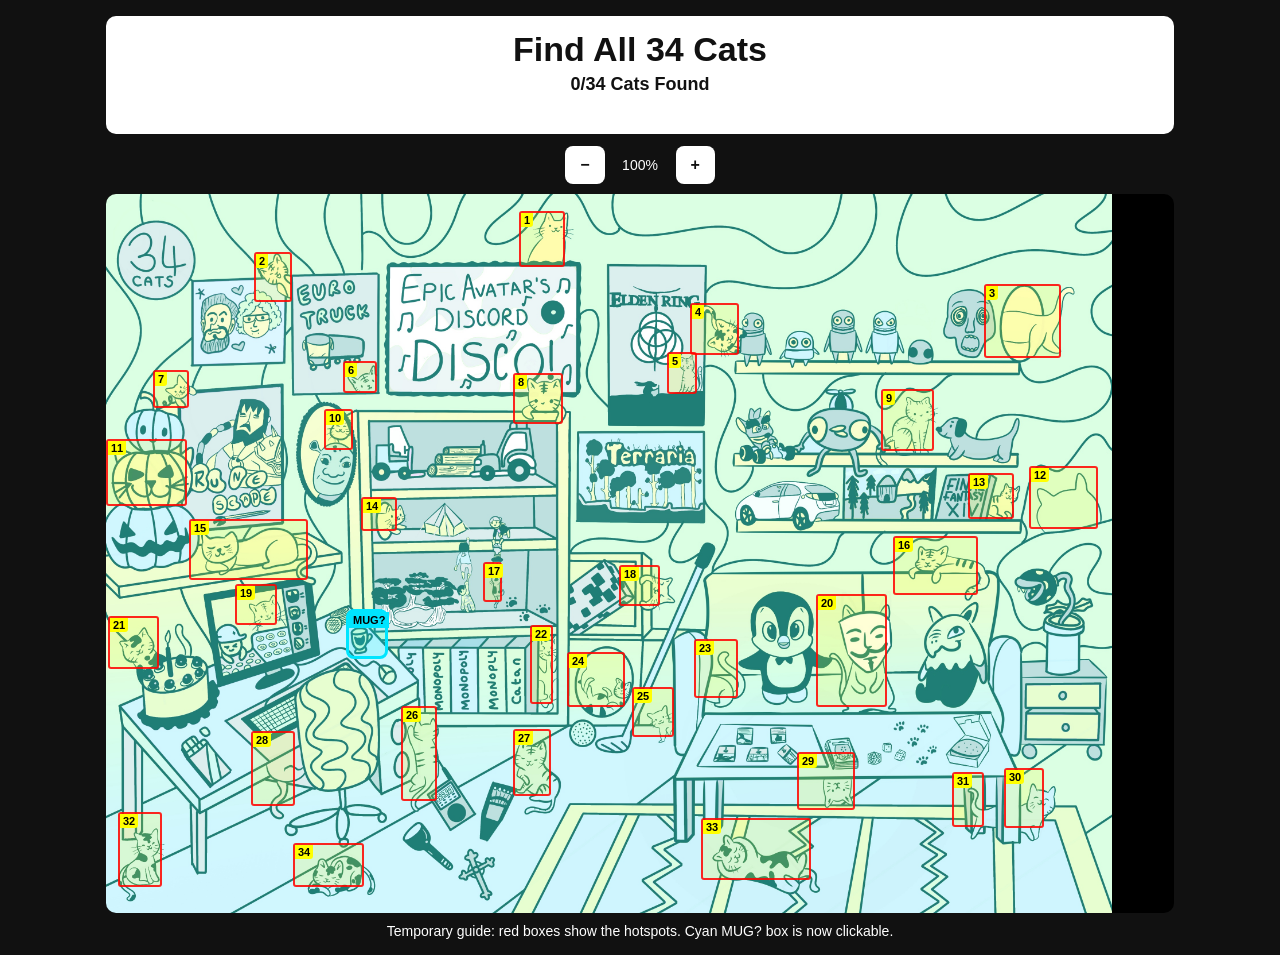
==== cat-game/index.html @ a186acd1 "Adjust specified cat hotspot positions" ====
<!doctype html>
<html lang="en">
<head>
<meta charset="utf-8">
<meta name="viewport" content="width=device-width,initial-scale=1,maximum-scale=5">
<meta name="robots" content="noindex,nofollow,noarchive">
<title>Find All 34 Cats</title>
<style>
:root{--purple:#8b3fd1;--bg:#111}*{box-sizing:border-box}html,body{margin:0;min-height:100%;background:var(--bg);font-family:Arial,Helvetica,sans-serif}body{color:#111;display:flex;justify-content:center}.page{width:min(1100px,100%);padding:16px}header{background:#fff;padding:14px 16px;text-align:center;position:sticky;top:0;z-index:20;border-radius:10px;margin-bottom:12px}h1{font-size:clamp(22px,4vw,34px);margin:0 0 5px;font-weight:800}#counter{font-size:18px;font-weight:700}#message{margin-top:6px;font-weight:800;color:var(--purple);min-height:1.2em}.controls{display:flex;justify-content:center;gap:8px;margin:10px 0}button{border:0;border-radius:8px;padding:10px 15px;font-size:16px;font-weight:700;cursor:pointer;background:#fff;color:#111;touch-action:manipulation}button:active{transform:scale(.98)}#zoomLevel{align-self:center;color:#fff;font-size:14px;min-width:55px;text-align:center}.viewport{width:100%;overflow:auto;max-height:calc(100vh - 170px);background:#000;border-radius:10px;-webkit-overflow-scrolling:touch;overscroll-behavior:contain}.stage{position:relative;width:1006px;height:719px;transform-origin:top left}.stage img.main{position:absolute;inset:0;width:1006px;height:719px;display:block;user-select:none;-webkit-user-drag:none}.hotspot{position:absolute;padding:0;margin:0;border:2px solid rgba(255,0,0,.85);background:rgba(255,255,0,.16);cursor:pointer;z-index:5;outline:none;border-radius:3px;color:#111;font:700 11px Arial;text-align:left}.hotspot::after{content:attr(data-cat);position:absolute;left:0;top:0;background:#ff0;color:#000;padding:1px 3px;border-radius:0 0 3px 0;font:700 11px Arial}.hotspot.found{pointer-events:none}.hotspot:focus-visible{outline:3px solid #fff;box-shadow:0 0 0 5px var(--purple)}.cat-reveal{position:absolute;inset:0;width:1006px;height:719px;pointer-events:none;z-index:4}.mug-guide{position:absolute;left:240px;top:415px;width:42px;height:50px;border:3px solid #00e5ff;background:rgba(0,229,255,.18);z-index:10;color:#000;font:700 11px Arial;cursor:pointer}.mug-guide::after{content:"MUG?";position:absolute;left:0;top:0;background:#00e5ff;color:#000;padding:2px 4px;font:700 11px Arial}.instructions{color:#fff;text-align:center;font-size:14px;margin:10px 0 0}@media (max-width:600px){.page{padding:8px}.controls{margin:8px 0}.viewport{max-height:calc(100vh - 150px)}button{padding:9px 13px}}
</style>
</head>
<body>
<main class="page">
<header><h1>Find All 34 Cats</h1><div id="counter">0/34 Cats Found</div><div id="message" aria-live="polite"></div></header>
<div class="controls" aria-label="Zoom controls"><button type="button" id="zoomOut" aria-label="Zoom out">−</button><span id="zoomLevel">100%</span><button type="button" id="zoomIn" aria-label="Zoom in">+</button></div>
<div class="viewport" id="viewport"><div class="stage" id="stage">
<img class="main" src="cat-background.jpg" width="1006" height="719" alt="Hidden cat puzzle">
<button class="hotspot" data-cat="1" style="left:413px;top:17px;width:46px;height:56px" aria-label="Cat 1"></button><button class="hotspot" data-cat="2" style="left:148px;top:58px;width:38px;height:50px" aria-label="Cat 2"></button><button class="hotspot" data-cat="3" style="left:878px;top:90px;width:77px;height:74px" aria-label="Cat 3"></button><button class="hotspot" data-cat="4" style="left:584px;top:109px;width:49px;height:52px" aria-label="Cat 4"></button><button class="hotspot" data-cat="5" style="left:561px;top:158px;width:30px;height:42px" aria-label="Cat 5"></button><button class="hotspot" data-cat="6" style="left:237px;top:167px;width:34px;height:32px" aria-label="Cat 6"></button><button class="hotspot" data-cat="7" style="left:47px;top:176px;width:36px;height:38px" aria-label="Cat 7"></button><button class="hotspot" data-cat="8" style="left:407px;top:179px;width:50px;height:51px" aria-label="Cat 8"></button><button class="hotspot" data-cat="9" style="left:775px;top:195px;width:53px;height:62px" aria-label="Cat 9"></button><button class="hotspot" data-cat="10" style="left:218px;top:215px;width:29px;height:41px" aria-label="Cat 10"></button><button class="hotspot" data-cat="11" style="left:0;top:245px;width:81px;height:67px" aria-label="Cat 11"></button><button class="hotspot" data-cat="12" style="left:923px;top:272px;width:69px;height:63px" aria-label="Cat 12"></button><button class="hotspot" data-cat="13" style="left:862px;top:279px;width:46px;height:46px" aria-label="Cat 13"></button><button class="hotspot" data-cat="14" style="left:255px;top:303px;width:36px;height:34px" aria-label="Cat 14"></button><button class="hotspot" data-cat="15" style="left:83px;top:325px;width:119px;height:61px" aria-label="Cat 15"></button><button class="hotspot" data-cat="16" style="left:787px;top:342px;width:85px;height:59px" aria-label="Cat 16"></button><button class="hotspot" data-cat="17" style="left:377px;top:368px;width:19px;height:40px" aria-label="Cat 17"></button><button class="hotspot" data-cat="18" style="left:513px;top:371px;width:41px;height:41px" aria-label="Cat 18"></button><button class="hotspot" data-cat="19" style="left:129px;top:390px;width:42px;height:41px" aria-label="Cat 19"></button><button class="hotspot" data-cat="20" style="left:710px;top:400px;width:71px;height:113px" aria-label="Cat 20"></button><button class="hotspot" data-cat="21" style="left:2px;top:422px;width:51px;height:53px" aria-label="Cat 21"></button><button class="hotspot" data-cat="22" style="left:424px;top:431px;width:23px;height:79px" aria-label="Cat 22"></button><button class="hotspot" data-cat="23" style="left:588px;top:445px;width:44px;height:59px" aria-label="Cat 23"></button><button class="hotspot" data-cat="24" style="left:461px;top:458px;width:58px;height:55px" aria-label="Cat 24"></button><button class="hotspot" data-cat="25" style="left:526px;top:493px;width:42px;height:50px" aria-label="Cat 25"></button><button class="hotspot" data-cat="26" style="left:295px;top:512px;width:36px;height:95px" aria-label="Cat 26"></button><button class="hotspot" data-cat="27" style="left:407px;top:535px;width:38px;height:67px" aria-label="Cat 27"></button><button class="hotspot" data-cat="28" style="left:145px;top:537px;width:44px;height:75px" aria-label="Cat 28"></button><button class="hotspot" data-cat="29" style="left:691px;top:558px;width:58px;height:58px" aria-label="Cat 29"></button><button class="hotspot" data-cat="30" style="left:898px;top:574px;width:40px;height:60px" aria-label="Cat 30"></button><button class="hotspot" data-cat="31" style="left:846px;top:578px;width:32px;height:55px" aria-label="Cat 31"></button><button class="hotspot" data-cat="32" style="left:12px;top:618px;width:44px;height:75px" aria-label="Cat 32"></button><button class="hotspot" data-cat="33" style="left:595px;top:624px;width:110px;height:62px" aria-label="Cat 33"></button><button class="hotspot" data-cat="34" style="left:187px;top:649px;width:71px;height:44px" aria-label="Cat 34"></button>
<button class="mug-guide" type="button" aria-label="Mug cat hotspot"></button>
</div></div>
<p class="instructions">Temporary guide: red boxes show the hotspots. Cyan MUG? box is now clickable.</p>
<audio id="meow" preload="auto"><source src="cat-meow.mp3" type="audio/mpeg"></audio>
</main>
<script>
(()=>{const hotspots=[...document.querySelectorAll('.hotspot')];const zoomLevel=document.getElementById('zoomLevel');const stage=document.getElementById('stage');let zoom=1;function setZoom(next){zoom=Math.max(.5,Math.min(3,next));stage.style.transform=`scale(${zoom})`;stage.style.marginRight=`${1006*(zoom-1)}px`;stage.style.marginBottom=`${719*(zoom-1)}px`;zoomLevel.textContent=`${Math.round(zoom*100)}%`}document.getElementById('zoomIn').addEventListener('click',()=>setZoom(zoom+.25));document.getElementById('zoomOut').addEventListener('click',()=>setZoom(zoom-.25));hotspots.forEach(h=>h.disabled=false);document.querySelector(".mug-guide").addEventListener("click",()=>{document.querySelector(".mug-guide").style.background="rgba(0,229,255,.45)"})})();
</script>
</body>
</html>
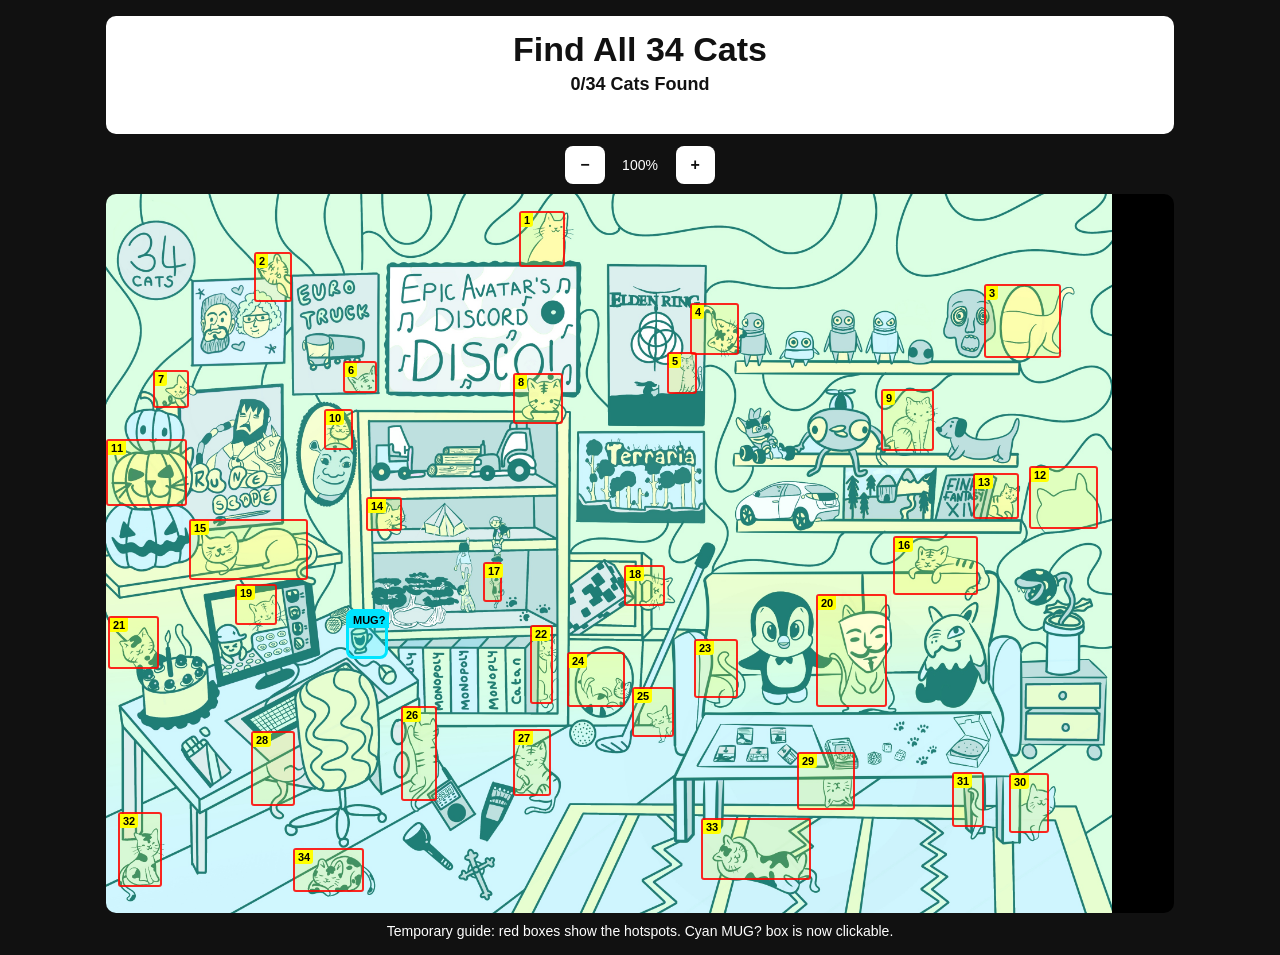
==== commit 5ed02aa4: "Adjust specified cat hotspot positions" ====
--- a/cat-game/index.html
+++ b/cat-game/index.html
@@ -15,7 +15,7 @@
 <div class="controls" aria-label="Zoom controls"><button type="button" id="zoomOut" aria-label="Zoom out">−</button><span id="zoomLevel">100%</span><button type="button" id="zoomIn" aria-label="Zoom in">+</button></div>
 <div class="viewport" id="viewport"><div class="stage" id="stage">
 <img class="main" src="cat-background.jpg" width="1006" height="719" alt="Hidden cat puzzle">
-<button class="hotspot" data-cat="1" style="left:413px;top:17px;width:46px;height:56px" aria-label="Cat 1"></button><button class="hotspot" data-cat="2" style="left:148px;top:58px;width:38px;height:50px" aria-label="Cat 2"></button><button class="hotspot" data-cat="3" style="left:878px;top:90px;width:77px;height:74px" aria-label="Cat 3"></button><button class="hotspot" data-cat="4" style="left:584px;top:109px;width:49px;height:52px" aria-label="Cat 4"></button><button class="hotspot" data-cat="5" style="left:561px;top:158px;width:30px;height:42px" aria-label="Cat 5"></button><button class="hotspot" data-cat="6" style="left:237px;top:167px;width:34px;height:32px" aria-label="Cat 6"></button><button class="hotspot" data-cat="7" style="left:47px;top:176px;width:36px;height:38px" aria-label="Cat 7"></button><button class="hotspot" data-cat="8" style="left:407px;top:179px;width:50px;height:51px" aria-label="Cat 8"></button><button class="hotspot" data-cat="9" style="left:775px;top:195px;width:53px;height:62px" aria-label="Cat 9"></button><button class="hotspot" data-cat="10" style="left:218px;top:215px;width:29px;height:41px" aria-label="Cat 10"></button><button class="hotspot" data-cat="11" style="left:0;top:245px;width:81px;height:67px" aria-label="Cat 11"></button><button class="hotspot" data-cat="12" style="left:923px;top:272px;width:69px;height:63px" aria-label="Cat 12"></button><button class="hotspot" data-cat="13" style="left:862px;top:279px;width:46px;height:46px" aria-label="Cat 13"></button><button class="hotspot" data-cat="14" style="left:255px;top:303px;width:36px;height:34px" aria-label="Cat 14"></button><button class="hotspot" data-cat="15" style="left:83px;top:325px;width:119px;height:61px" aria-label="Cat 15"></button><button class="hotspot" data-cat="16" style="left:787px;top:342px;width:85px;height:59px" aria-label="Cat 16"></button><button class="hotspot" data-cat="17" style="left:377px;top:368px;width:19px;height:40px" aria-label="Cat 17"></button><button class="hotspot" data-cat="18" style="left:513px;top:371px;width:41px;height:41px" aria-label="Cat 18"></button><button class="hotspot" data-cat="19" style="left:129px;top:390px;width:42px;height:41px" aria-label="Cat 19"></button><button class="hotspot" data-cat="20" style="left:710px;top:400px;width:71px;height:113px" aria-label="Cat 20"></button><button class="hotspot" data-cat="21" style="left:2px;top:422px;width:51px;height:53px" aria-label="Cat 21"></button><button class="hotspot" data-cat="22" style="left:424px;top:431px;width:23px;height:79px" aria-label="Cat 22"></button><button class="hotspot" data-cat="23" style="left:588px;top:445px;width:44px;height:59px" aria-label="Cat 23"></button><button class="hotspot" data-cat="24" style="left:461px;top:458px;width:58px;height:55px" aria-label="Cat 24"></button><button class="hotspot" data-cat="25" style="left:526px;top:493px;width:42px;height:50px" aria-label="Cat 25"></button><button class="hotspot" data-cat="26" style="left:295px;top:512px;width:36px;height:95px" aria-label="Cat 26"></button><button class="hotspot" data-cat="27" style="left:407px;top:535px;width:38px;height:67px" aria-label="Cat 27"></button><button class="hotspot" data-cat="28" style="left:145px;top:537px;width:44px;height:75px" aria-label="Cat 28"></button><button class="hotspot" data-cat="29" style="left:691px;top:558px;width:58px;height:58px" aria-label="Cat 29"></button><button class="hotspot" data-cat="30" style="left:898px;top:574px;width:40px;height:60px" aria-label="Cat 30"></button><button class="hotspot" data-cat="31" style="left:846px;top:578px;width:32px;height:55px" aria-label="Cat 31"></button><button class="hotspot" data-cat="32" style="left:12px;top:618px;width:44px;height:75px" aria-label="Cat 32"></button><button class="hotspot" data-cat="33" style="left:595px;top:624px;width:110px;height:62px" aria-label="Cat 33"></button><button class="hotspot" data-cat="34" style="left:187px;top:649px;width:71px;height:44px" aria-label="Cat 34"></button>
+<button class="hotspot" data-cat="1" style="left:413px;top:17px;width:46px;height:56px" aria-label="Cat 1"></button><button class="hotspot" data-cat="2" style="left:148px;top:58px;width:38px;height:50px" aria-label="Cat 2"></button><button class="hotspot" data-cat="3" style="left:878px;top:90px;width:77px;height:74px" aria-label="Cat 3"></button><button class="hotspot" data-cat="4" style="left:584px;top:109px;width:49px;height:52px" aria-label="Cat 4"></button><button class="hotspot" data-cat="5" style="left:561px;top:158px;width:30px;height:42px" aria-label="Cat 5"></button><button class="hotspot" data-cat="6" style="left:237px;top:167px;width:34px;height:32px" aria-label="Cat 6"></button><button class="hotspot" data-cat="7" style="left:47px;top:176px;width:36px;height:38px" aria-label="Cat 7"></button><button class="hotspot" data-cat="8" style="left:407px;top:179px;width:50px;height:51px" aria-label="Cat 8"></button><button class="hotspot" data-cat="9" style="left:775px;top:195px;width:53px;height:62px" aria-label="Cat 9"></button><button class="hotspot" data-cat="10" style="left:218px;top:215px;width:29px;height:41px" aria-label="Cat 10"></button><button class="hotspot" data-cat="11" style="left:0;top:245px;width:81px;height:67px" aria-label="Cat 11"></button><button class="hotspot" data-cat="12" style="left:923px;top:272px;width:69px;height:63px" aria-label="Cat 12"></button><button class="hotspot" data-cat="13" style="left:867px;top:279px;width:46px;height:46px" aria-label="Cat 13"></button><button class="hotspot" data-cat="14" style="left:260px;top:303px;width:36px;height:34px" aria-label="Cat 14"></button><button class="hotspot" data-cat="15" style="left:83px;top:325px;width:119px;height:61px" aria-label="Cat 15"></button><button class="hotspot" data-cat="16" style="left:787px;top:342px;width:85px;height:59px" aria-label="Cat 16"></button><button class="hotspot" data-cat="17" style="left:377px;top:368px;width:19px;height:40px" aria-label="Cat 17"></button><button class="hotspot" data-cat="18" style="left:518px;top:371px;width:41px;height:41px" aria-label="Cat 18"></button><button class="hotspot" data-cat="19" style="left:129px;top:390px;width:42px;height:41px" aria-label="Cat 19"></button><button class="hotspot" data-cat="20" style="left:710px;top:400px;width:71px;height:113px" aria-label="Cat 20"></button><button class="hotspot" data-cat="21" style="left:2px;top:422px;width:51px;height:53px" aria-label="Cat 21"></button><button class="hotspot" data-cat="22" style="left:424px;top:431px;width:23px;height:79px" aria-label="Cat 22"></button><button class="hotspot" data-cat="23" style="left:588px;top:445px;width:44px;height:59px" aria-label="Cat 23"></button><button class="hotspot" data-cat="24" style="left:461px;top:458px;width:58px;height:55px" aria-label="Cat 24"></button><button class="hotspot" data-cat="25" style="left:526px;top:493px;width:42px;height:50px" aria-label="Cat 25"></button><button class="hotspot" data-cat="26" style="left:295px;top:512px;width:36px;height:95px" aria-label="Cat 26"></button><button class="hotspot" data-cat="27" style="left:407px;top:535px;width:38px;height:67px" aria-label="Cat 27"></button><button class="hotspot" data-cat="28" style="left:145px;top:537px;width:44px;height:75px" aria-label="Cat 28"></button><button class="hotspot" data-cat="29" style="left:691px;top:558px;width:58px;height:58px" aria-label="Cat 29"></button><button class="hotspot" data-cat="30" style="left:903px;top:579px;width:40px;height:60px" aria-label="Cat 30"></button><button class="hotspot" data-cat="31" style="left:846px;top:578px;width:32px;height:55px" aria-label="Cat 31"></button><button class="hotspot" data-cat="32" style="left:12px;top:618px;width:44px;height:75px" aria-label="Cat 32"></button><button class="hotspot" data-cat="33" style="left:595px;top:624px;width:110px;height:62px" aria-label="Cat 33"></button><button class="hotspot" data-cat="34" style="left:187px;top:654px;width:71px;height:44px" aria-label="Cat 34"></button>
 <button class="mug-guide" type="button" aria-label="Mug cat hotspot"></button>
 </div></div>
 <p class="instructions">Temporary guide: red boxes show the hotspots. Cyan MUG? box is now clickable.</p>
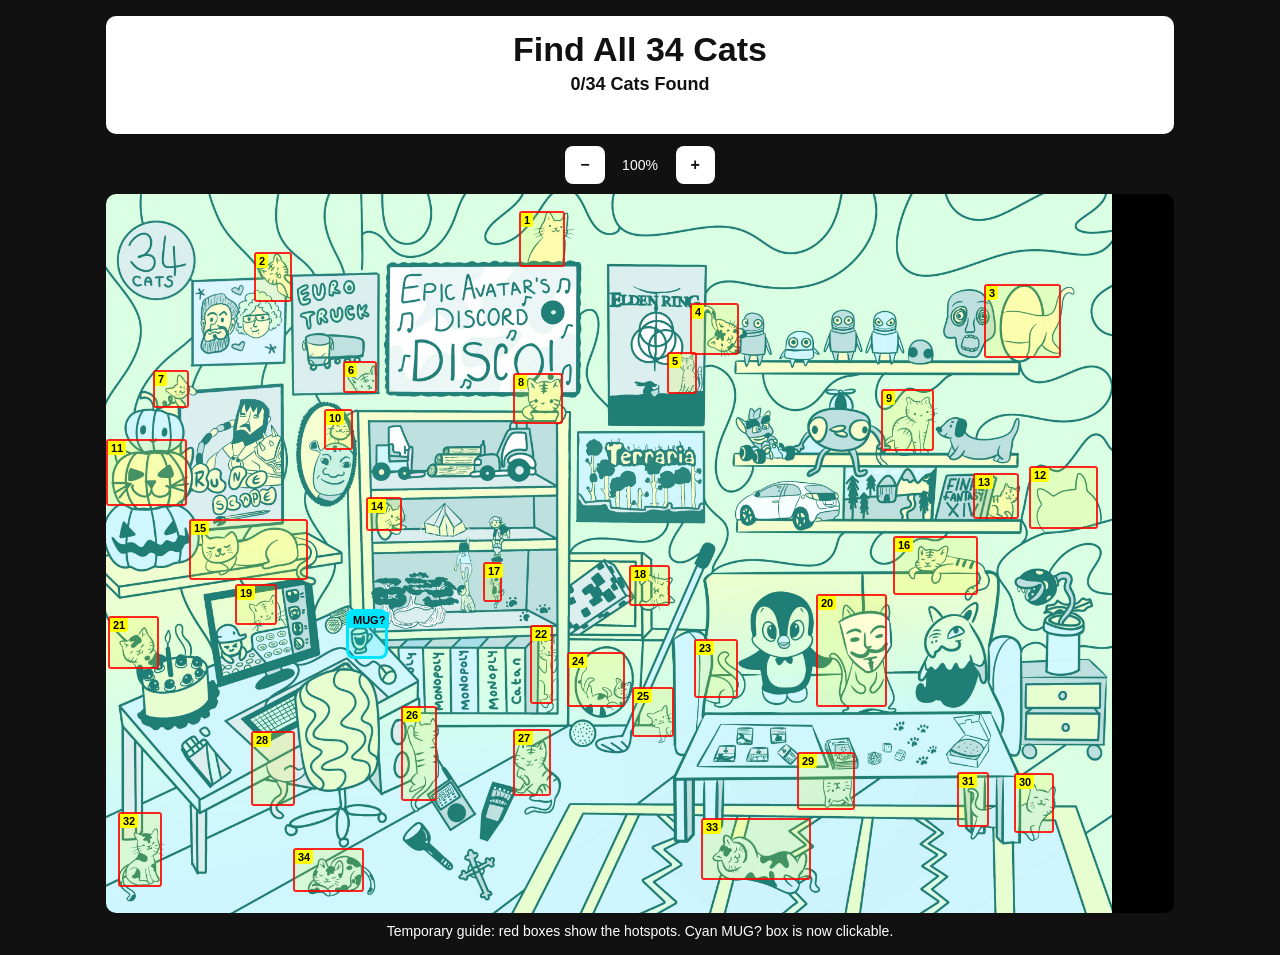
==== commit 6a85d02e: "Move cat hotspots 18 30 31 right 5px" ====
--- a/cat-game/index.html
+++ b/cat-game/index.html
@@ -15,7 +15,7 @@
 <div class="controls" aria-label="Zoom controls"><button type="button" id="zoomOut" aria-label="Zoom out">−</button><span id="zoomLevel">100%</span><button type="button" id="zoomIn" aria-label="Zoom in">+</button></div>
 <div class="viewport" id="viewport"><div class="stage" id="stage">
 <img class="main" src="cat-background.jpg" width="1006" height="719" alt="Hidden cat puzzle">
-<button class="hotspot" data-cat="1" style="left:413px;top:17px;width:46px;height:56px" aria-label="Cat 1"></button><button class="hotspot" data-cat="2" style="left:148px;top:58px;width:38px;height:50px" aria-label="Cat 2"></button><button class="hotspot" data-cat="3" style="left:878px;top:90px;width:77px;height:74px" aria-label="Cat 3"></button><button class="hotspot" data-cat="4" style="left:584px;top:109px;width:49px;height:52px" aria-label="Cat 4"></button><button class="hotspot" data-cat="5" style="left:561px;top:158px;width:30px;height:42px" aria-label="Cat 5"></button><button class="hotspot" data-cat="6" style="left:237px;top:167px;width:34px;height:32px" aria-label="Cat 6"></button><button class="hotspot" data-cat="7" style="left:47px;top:176px;width:36px;height:38px" aria-label="Cat 7"></button><button class="hotspot" data-cat="8" style="left:407px;top:179px;width:50px;height:51px" aria-label="Cat 8"></button><button class="hotspot" data-cat="9" style="left:775px;top:195px;width:53px;height:62px" aria-label="Cat 9"></button><button class="hotspot" data-cat="10" style="left:218px;top:215px;width:29px;height:41px" aria-label="Cat 10"></button><button class="hotspot" data-cat="11" style="left:0;top:245px;width:81px;height:67px" aria-label="Cat 11"></button><button class="hotspot" data-cat="12" style="left:923px;top:272px;width:69px;height:63px" aria-label="Cat 12"></button><button class="hotspot" data-cat="13" style="left:867px;top:279px;width:46px;height:46px" aria-label="Cat 13"></button><button class="hotspot" data-cat="14" style="left:260px;top:303px;width:36px;height:34px" aria-label="Cat 14"></button><button class="hotspot" data-cat="15" style="left:83px;top:325px;width:119px;height:61px" aria-label="Cat 15"></button><button class="hotspot" data-cat="16" style="left:787px;top:342px;width:85px;height:59px" aria-label="Cat 16"></button><button class="hotspot" data-cat="17" style="left:377px;top:368px;width:19px;height:40px" aria-label="Cat 17"></button><button class="hotspot" data-cat="18" style="left:518px;top:371px;width:41px;height:41px" aria-label="Cat 18"></button><button class="hotspot" data-cat="19" style="left:129px;top:390px;width:42px;height:41px" aria-label="Cat 19"></button><button class="hotspot" data-cat="20" style="left:710px;top:400px;width:71px;height:113px" aria-label="Cat 20"></button><button class="hotspot" data-cat="21" style="left:2px;top:422px;width:51px;height:53px" aria-label="Cat 21"></button><button class="hotspot" data-cat="22" style="left:424px;top:431px;width:23px;height:79px" aria-label="Cat 22"></button><button class="hotspot" data-cat="23" style="left:588px;top:445px;width:44px;height:59px" aria-label="Cat 23"></button><button class="hotspot" data-cat="24" style="left:461px;top:458px;width:58px;height:55px" aria-label="Cat 24"></button><button class="hotspot" data-cat="25" style="left:526px;top:493px;width:42px;height:50px" aria-label="Cat 25"></button><button class="hotspot" data-cat="26" style="left:295px;top:512px;width:36px;height:95px" aria-label="Cat 26"></button><button class="hotspot" data-cat="27" style="left:407px;top:535px;width:38px;height:67px" aria-label="Cat 27"></button><button class="hotspot" data-cat="28" style="left:145px;top:537px;width:44px;height:75px" aria-label="Cat 28"></button><button class="hotspot" data-cat="29" style="left:691px;top:558px;width:58px;height:58px" aria-label="Cat 29"></button><button class="hotspot" data-cat="30" style="left:903px;top:579px;width:40px;height:60px" aria-label="Cat 30"></button><button class="hotspot" data-cat="31" style="left:846px;top:578px;width:32px;height:55px" aria-label="Cat 31"></button><button class="hotspot" data-cat="32" style="left:12px;top:618px;width:44px;height:75px" aria-label="Cat 32"></button><button class="hotspot" data-cat="33" style="left:595px;top:624px;width:110px;height:62px" aria-label="Cat 33"></button><button class="hotspot" data-cat="34" style="left:187px;top:654px;width:71px;height:44px" aria-label="Cat 34"></button>
+<button class="hotspot" data-cat="1" style="left:413px;top:17px;width:46px;height:56px" aria-label="Cat 1"></button><button class="hotspot" data-cat="2" style="left:148px;top:58px;width:38px;height:50px" aria-label="Cat 2"></button><button class="hotspot" data-cat="3" style="left:878px;top:90px;width:77px;height:74px" aria-label="Cat 3"></button><button class="hotspot" data-cat="4" style="left:584px;top:109px;width:49px;height:52px" aria-label="Cat 4"></button><button class="hotspot" data-cat="5" style="left:561px;top:158px;width:30px;height:42px" aria-label="Cat 5"></button><button class="hotspot" data-cat="6" style="left:237px;top:167px;width:34px;height:32px" aria-label="Cat 6"></button><button class="hotspot" data-cat="7" style="left:47px;top:176px;width:36px;height:38px" aria-label="Cat 7"></button><button class="hotspot" data-cat="8" style="left:407px;top:179px;width:50px;height:51px" aria-label="Cat 8"></button><button class="hotspot" data-cat="9" style="left:775px;top:195px;width:53px;height:62px" aria-label="Cat 9"></button><button class="hotspot" data-cat="10" style="left:218px;top:215px;width:29px;height:41px" aria-label="Cat 10"></button><button class="hotspot" data-cat="11" style="left:0;top:245px;width:81px;height:67px" aria-label="Cat 11"></button><button class="hotspot" data-cat="12" style="left:923px;top:272px;width:69px;height:63px" aria-label="Cat 12"></button><button class="hotspot" data-cat="13" style="left:867px;top:279px;width:46px;height:46px" aria-label="Cat 13"></button><button class="hotspot" data-cat="14" style="left:260px;top:303px;width:36px;height:34px" aria-label="Cat 14"></button><button class="hotspot" data-cat="15" style="left:83px;top:325px;width:119px;height:61px" aria-label="Cat 15"></button><button class="hotspot" data-cat="16" style="left:787px;top:342px;width:85px;height:59px" aria-label="Cat 16"></button><button class="hotspot" data-cat="17" style="left:377px;top:368px;width:19px;height:40px" aria-label="Cat 17"></button><button class="hotspot" data-cat="18" style="left:523px;top:371px;width:41px;height:41px" aria-label="Cat 18"></button><button class="hotspot" data-cat="19" style="left:129px;top:390px;width:42px;height:41px" aria-label="Cat 19"></button><button class="hotspot" data-cat="20" style="left:710px;top:400px;width:71px;height:113px" aria-label="Cat 20"></button><button class="hotspot" data-cat="21" style="left:2px;top:422px;width:51px;height:53px" aria-label="Cat 21"></button><button class="hotspot" data-cat="22" style="left:424px;top:431px;width:23px;height:79px" aria-label="Cat 22"></button><button class="hotspot" data-cat="23" style="left:588px;top:445px;width:44px;height:59px" aria-label="Cat 23"></button><button class="hotspot" data-cat="24" style="left:461px;top:458px;width:58px;height:55px" aria-label="Cat 24"></button><button class="hotspot" data-cat="25" style="left:526px;top:493px;width:42px;height:50px" aria-label="Cat 25"></button><button class="hotspot" data-cat="26" style="left:295px;top:512px;width:36px;height:95px" aria-label="Cat 26"></button><button class="hotspot" data-cat="27" style="left:407px;top:535px;width:38px;height:67px" aria-label="Cat 27"></button><button class="hotspot" data-cat="28" style="left:145px;top:537px;width:44px;height:75px" aria-label="Cat 28"></button><button class="hotspot" data-cat="29" style="left:691px;top:558px;width:58px;height:58px" aria-label="Cat 29"></button><button class="hotspot" data-cat="30" style="left:908px;top:579px;width:40px;height:60px" aria-label="Cat 30"></button><button class="hotspot" data-cat="31" style="left:851px;top:578px;width:32px;height:55px" aria-label="Cat 31"></button><button class="hotspot" data-cat="32" style="left:12px;top:618px;width:44px;height:75px" aria-label="Cat 32"></button><button class="hotspot" data-cat="33" style="left:595px;top:624px;width:110px;height:62px" aria-label="Cat 33"></button><button class="hotspot" data-cat="34" style="left:187px;top:654px;width:71px;height:44px" aria-label="Cat 34"></button>
 <button class="mug-guide" type="button" aria-label="Mug cat hotspot"></button>
 </div></div>
 <p class="instructions">Temporary guide: red boxes show the hotspots. Cyan MUG? box is now clickable.</p>
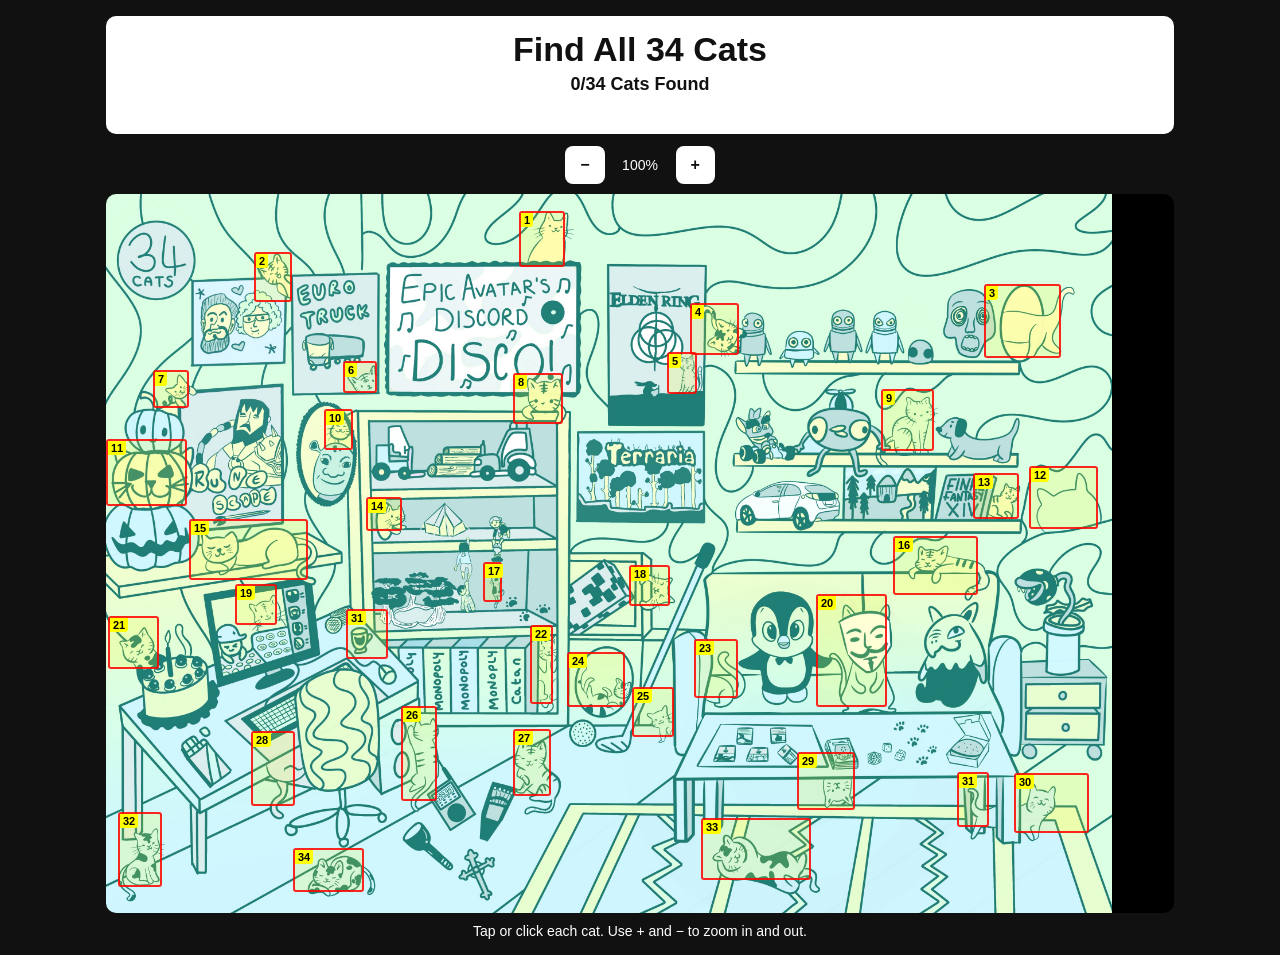
==== commit cab0f592: "Finalize 34 cat hotspots and restore game functionality" ====
--- a/cat-game/index.html
+++ b/cat-game/index.html
@@ -6,7 +6,7 @@
 <meta name="robots" content="noindex,nofollow,noarchive">
 <title>Find All 34 Cats</title>
 <style>
-:root{--purple:#8b3fd1;--bg:#111}*{box-sizing:border-box}html,body{margin:0;min-height:100%;background:var(--bg);font-family:Arial,Helvetica,sans-serif}body{color:#111;display:flex;justify-content:center}.page{width:min(1100px,100%);padding:16px}header{background:#fff;padding:14px 16px;text-align:center;position:sticky;top:0;z-index:20;border-radius:10px;margin-bottom:12px}h1{font-size:clamp(22px,4vw,34px);margin:0 0 5px;font-weight:800}#counter{font-size:18px;font-weight:700}#message{margin-top:6px;font-weight:800;color:var(--purple);min-height:1.2em}.controls{display:flex;justify-content:center;gap:8px;margin:10px 0}button{border:0;border-radius:8px;padding:10px 15px;font-size:16px;font-weight:700;cursor:pointer;background:#fff;color:#111;touch-action:manipulation}button:active{transform:scale(.98)}#zoomLevel{align-self:center;color:#fff;font-size:14px;min-width:55px;text-align:center}.viewport{width:100%;overflow:auto;max-height:calc(100vh - 170px);background:#000;border-radius:10px;-webkit-overflow-scrolling:touch;overscroll-behavior:contain}.stage{position:relative;width:1006px;height:719px;transform-origin:top left}.stage img.main{position:absolute;inset:0;width:1006px;height:719px;display:block;user-select:none;-webkit-user-drag:none}.hotspot{position:absolute;padding:0;margin:0;border:2px solid rgba(255,0,0,.85);background:rgba(255,255,0,.16);cursor:pointer;z-index:5;outline:none;border-radius:3px;color:#111;font:700 11px Arial;text-align:left}.hotspot::after{content:attr(data-cat);position:absolute;left:0;top:0;background:#ff0;color:#000;padding:1px 3px;border-radius:0 0 3px 0;font:700 11px Arial}.hotspot.found{pointer-events:none}.hotspot:focus-visible{outline:3px solid #fff;box-shadow:0 0 0 5px var(--purple)}.cat-reveal{position:absolute;inset:0;width:1006px;height:719px;pointer-events:none;z-index:4}.mug-guide{position:absolute;left:240px;top:415px;width:42px;height:50px;border:3px solid #00e5ff;background:rgba(0,229,255,.18);z-index:10;color:#000;font:700 11px Arial;cursor:pointer}.mug-guide::after{content:"MUG?";position:absolute;left:0;top:0;background:#00e5ff;color:#000;padding:2px 4px;font:700 11px Arial}.instructions{color:#fff;text-align:center;font-size:14px;margin:10px 0 0}@media (max-width:600px){.page{padding:8px}.controls{margin:8px 0}.viewport{max-height:calc(100vh - 150px)}button{padding:9px 13px}}
+:root{--purple:#8b3fd1;--bg:#111}*{box-sizing:border-box}html,body{margin:0;min-height:100%;background:var(--bg);font-family:Arial,Helvetica,sans-serif}body{color:#111;display:flex;justify-content:center}.page{width:min(1100px,100%);padding:16px}header{background:#fff;padding:14px 16px;text-align:center;position:sticky;top:0;z-index:20;border-radius:10px;margin-bottom:12px}h1{font-size:clamp(22px,4vw,34px);margin:0 0 5px;font-weight:800}#counter{font-size:18px;font-weight:700}#message{margin-top:6px;font-weight:800;color:var(--purple);min-height:1.2em}.controls{display:flex;justify-content:center;gap:8px;margin:10px 0}button{border:0;border-radius:8px;padding:10px 15px;font-size:16px;font-weight:700;cursor:pointer;background:#fff;color:#111;touch-action:manipulation}button:active{transform:scale(.98)}#zoomLevel{align-self:center;color:#fff;font-size:14px;min-width:55px;text-align:center}.viewport{width:100%;overflow:auto;max-height:calc(100vh - 170px);background:#000;border-radius:10px;-webkit-overflow-scrolling:touch;overscroll-behavior:contain}.stage{position:relative;width:1006px;height:719px;transform-origin:top left}.stage img.main{position:absolute;inset:0;width:1006px;height:719px;display:block;user-select:none;-webkit-user-drag:none}.hotspot{position:absolute;padding:0;margin:0;border:2px solid rgba(255,0,0,.85);background:rgba(255,255,0,.16);cursor:pointer;z-index:5;outline:none;border-radius:3px;color:#111;font:700 11px Arial;text-align:left}.hotspot::after{content:attr(data-cat);position:absolute;left:0;top:0;background:#ff0;color:#000;padding:1px 3px;border-radius:0 0 3px 0;font:700 11px Arial}.hotspot.found{pointer-events:none}.hotspot:focus-visible{outline:3px solid #fff;box-shadow:0 0 0 5px var(--purple)}.cat-reveal{position:absolute;inset:0;width:1006px;height:719px;pointer-events:none;z-index:4}.instructions{color:#fff;text-align:center;font-size:14px;margin:10px 0 0}@media (max-width:600px){.page{padding:8px}.controls{margin:8px 0}.viewport{max-height:calc(100vh - 150px)}button{padding:9px 13px}}
 </style>
 </head>
 <body>
@@ -15,10 +15,10 @@
 <div class="controls" aria-label="Zoom controls"><button type="button" id="zoomOut" aria-label="Zoom out">−</button><span id="zoomLevel">100%</span><button type="button" id="zoomIn" aria-label="Zoom in">+</button></div>
 <div class="viewport" id="viewport"><div class="stage" id="stage">
 <img class="main" src="cat-background.jpg" width="1006" height="719" alt="Hidden cat puzzle">
-<button class="hotspot" data-cat="1" style="left:413px;top:17px;width:46px;height:56px" aria-label="Cat 1"></button><button class="hotspot" data-cat="2" style="left:148px;top:58px;width:38px;height:50px" aria-label="Cat 2"></button><button class="hotspot" data-cat="3" style="left:878px;top:90px;width:77px;height:74px" aria-label="Cat 3"></button><button class="hotspot" data-cat="4" style="left:584px;top:109px;width:49px;height:52px" aria-label="Cat 4"></button><button class="hotspot" data-cat="5" style="left:561px;top:158px;width:30px;height:42px" aria-label="Cat 5"></button><button class="hotspot" data-cat="6" style="left:237px;top:167px;width:34px;height:32px" aria-label="Cat 6"></button><button class="hotspot" data-cat="7" style="left:47px;top:176px;width:36px;height:38px" aria-label="Cat 7"></button><button class="hotspot" data-cat="8" style="left:407px;top:179px;width:50px;height:51px" aria-label="Cat 8"></button><button class="hotspot" data-cat="9" style="left:775px;top:195px;width:53px;height:62px" aria-label="Cat 9"></button><button class="hotspot" data-cat="10" style="left:218px;top:215px;width:29px;height:41px" aria-label="Cat 10"></button><button class="hotspot" data-cat="11" style="left:0;top:245px;width:81px;height:67px" aria-label="Cat 11"></button><button class="hotspot" data-cat="12" style="left:923px;top:272px;width:69px;height:63px" aria-label="Cat 12"></button><button class="hotspot" data-cat="13" style="left:867px;top:279px;width:46px;height:46px" aria-label="Cat 13"></button><button class="hotspot" data-cat="14" style="left:260px;top:303px;width:36px;height:34px" aria-label="Cat 14"></button><button class="hotspot" data-cat="15" style="left:83px;top:325px;width:119px;height:61px" aria-label="Cat 15"></button><button class="hotspot" data-cat="16" style="left:787px;top:342px;width:85px;height:59px" aria-label="Cat 16"></button><button class="hotspot" data-cat="17" style="left:377px;top:368px;width:19px;height:40px" aria-label="Cat 17"></button><button class="hotspot" data-cat="18" style="left:523px;top:371px;width:41px;height:41px" aria-label="Cat 18"></button><button class="hotspot" data-cat="19" style="left:129px;top:390px;width:42px;height:41px" aria-label="Cat 19"></button><button class="hotspot" data-cat="20" style="left:710px;top:400px;width:71px;height:113px" aria-label="Cat 20"></button><button class="hotspot" data-cat="21" style="left:2px;top:422px;width:51px;height:53px" aria-label="Cat 21"></button><button class="hotspot" data-cat="22" style="left:424px;top:431px;width:23px;height:79px" aria-label="Cat 22"></button><button class="hotspot" data-cat="23" style="left:588px;top:445px;width:44px;height:59px" aria-label="Cat 23"></button><button class="hotspot" data-cat="24" style="left:461px;top:458px;width:58px;height:55px" aria-label="Cat 24"></button><button class="hotspot" data-cat="25" style="left:526px;top:493px;width:42px;height:50px" aria-label="Cat 25"></button><button class="hotspot" data-cat="26" style="left:295px;top:512px;width:36px;height:95px" aria-label="Cat 26"></button><button class="hotspot" data-cat="27" style="left:407px;top:535px;width:38px;height:67px" aria-label="Cat 27"></button><button class="hotspot" data-cat="28" style="left:145px;top:537px;width:44px;height:75px" aria-label="Cat 28"></button><button class="hotspot" data-cat="29" style="left:691px;top:558px;width:58px;height:58px" aria-label="Cat 29"></button><button class="hotspot" data-cat="30" style="left:908px;top:579px;width:40px;height:60px" aria-label="Cat 30"></button><button class="hotspot" data-cat="31" style="left:851px;top:578px;width:32px;height:55px" aria-label="Cat 31"></button><button class="hotspot" data-cat="32" style="left:12px;top:618px;width:44px;height:75px" aria-label="Cat 32"></button><button class="hotspot" data-cat="33" style="left:595px;top:624px;width:110px;height:62px" aria-label="Cat 33"></button><button class="hotspot" data-cat="34" style="left:187px;top:654px;width:71px;height:44px" aria-label="Cat 34"></button>
-<button class="mug-guide" type="button" aria-label="Mug cat hotspot"></button>
+<button class="hotspot" data-cat="1" style="left:413px;top:17px;width:46px;height:56px" aria-label="Cat 1"></button><button class="hotspot" data-cat="2" style="left:148px;top:58px;width:38px;height:50px" aria-label="Cat 2"></button><button class="hotspot" data-cat="3" style="left:878px;top:90px;width:77px;height:74px" aria-label="Cat 3"></button><button class="hotspot" data-cat="4" style="left:584px;top:109px;width:49px;height:52px" aria-label="Cat 4"></button><button class="hotspot" data-cat="5" style="left:561px;top:158px;width:30px;height:42px" aria-label="Cat 5"></button><button class="hotspot" data-cat="6" style="left:237px;top:167px;width:34px;height:32px" aria-label="Cat 6"></button><button class="hotspot" data-cat="7" style="left:47px;top:176px;width:36px;height:38px" aria-label="Cat 7"></button><button class="hotspot" data-cat="8" style="left:407px;top:179px;width:50px;height:51px" aria-label="Cat 8"></button><button class="hotspot" data-cat="9" style="left:775px;top:195px;width:53px;height:62px" aria-label="Cat 9"></button><button class="hotspot" data-cat="10" style="left:218px;top:215px;width:29px;height:41px" aria-label="Cat 10"></button><button class="hotspot" data-cat="11" style="left:0;top:245px;width:81px;height:67px" aria-label="Cat 11"></button><button class="hotspot" data-cat="12" style="left:923px;top:272px;width:69px;height:63px" aria-label="Cat 12"></button><button class="hotspot" data-cat="13" style="left:867px;top:279px;width:46px;height:46px" aria-label="Cat 13"></button><button class="hotspot" data-cat="14" style="left:260px;top:303px;width:36px;height:34px" aria-label="Cat 14"></button><button class="hotspot" data-cat="15" style="left:83px;top:325px;width:119px;height:61px" aria-label="Cat 15"></button><button class="hotspot" data-cat="16" style="left:787px;top:342px;width:85px;height:59px" aria-label="Cat 16"></button><button class="hotspot" data-cat="17" style="left:377px;top:368px;width:19px;height:40px" aria-label="Cat 17"></button><button class="hotspot" data-cat="18" style="left:523px;top:371px;width:41px;height:41px" aria-label="Cat 18"></button><button class="hotspot" data-cat="19" style="left:129px;top:390px;width:42px;height:41px" aria-label="Cat 19"></button><button class="hotspot" data-cat="20" style="left:710px;top:400px;width:71px;height:113px" aria-label="Cat 20"></button><button class="hotspot" data-cat="21" style="left:2px;top:422px;width:51px;height:53px" aria-label="Cat 21"></button><button class="hotspot" data-cat="22" style="left:424px;top:431px;width:23px;height:79px" aria-label="Cat 22"></button><button class="hotspot" data-cat="23" style="left:588px;top:445px;width:44px;height:59px" aria-label="Cat 23"></button><button class="hotspot" data-cat="24" style="left:461px;top:458px;width:58px;height:55px" aria-label="Cat 24"></button><button class="hotspot" data-cat="25" style="left:526px;top:493px;width:42px;height:50px" aria-label="Cat 25"></button><button class="hotspot" data-cat="26" style="left:295px;top:512px;width:36px;height:95px" aria-label="Cat 26"></button><button class="hotspot" data-cat="27" style="left:407px;top:535px;width:38px;height:67px" aria-label="Cat 27"></button><button class="hotspot" data-cat="28" style="left:145px;top:537px;width:44px;height:75px" aria-label="Cat 28"></button><button class="hotspot" data-cat="29" style="left:691px;top:558px;width:58px;height:58px" aria-label="Cat 29"></button><button class="hotspot" data-cat="30" style="left:908px;top:579px;width:75px;height:60px" aria-label="Cat 30"></button><button class="hotspot" data-cat="31" style="left:851px;top:578px;width:32px;height:55px" aria-label="Cat 31"></button><button class="hotspot" data-cat="32" style="left:12px;top:618px;width:44px;height:75px" aria-label="Cat 32"></button><button class="hotspot" data-cat="33" style="left:595px;top:624px;width:110px;height:62px" aria-label="Cat 33"></button><button class="hotspot" data-cat="34" style="left:187px;top:654px;width:71px;height:44px" aria-label="Cat 34"></button>
+<button class="hotspot" data-cat="31" style="left:240px;top:415px;width:42px;height:50px" aria-label="Cat 31"></button>
 </div></div>
-<p class="instructions">Temporary guide: red boxes show the hotspots. Cyan MUG? box is now clickable.</p>
+<p class="instructions">Tap or click each cat. Use + and − to zoom in and out.</p>
 <audio id="meow" preload="auto"><source src="cat-meow.mp3" type="audio/mpeg"></audio>
 </main>
 <script>
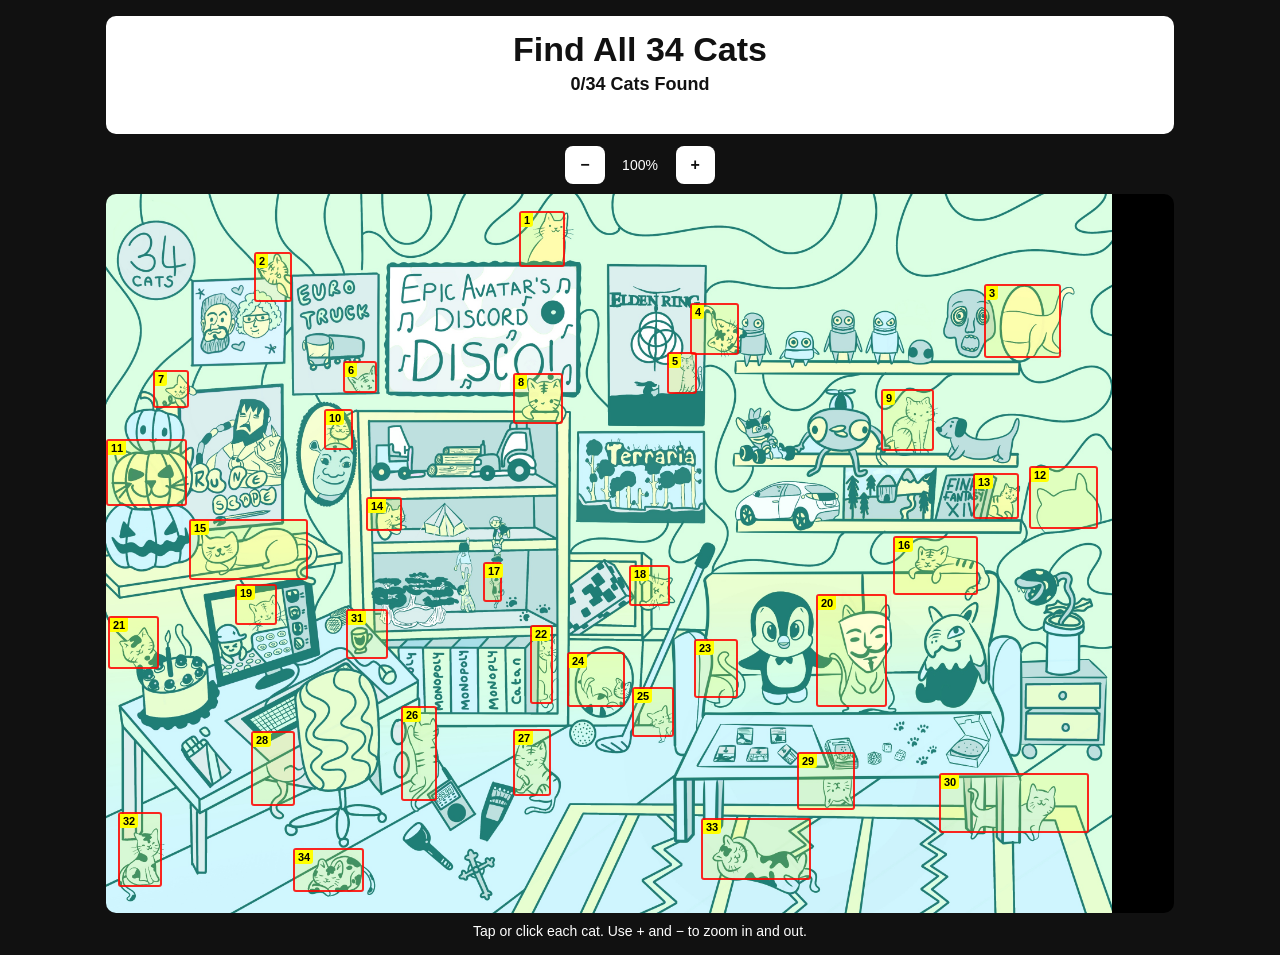
==== commit 16098eec: "Remove bottom Cat 31 hotspot and extend Cat 30 left" ====
--- a/cat-game/index.html
+++ b/cat-game/index.html
@@ -15,14 +15,14 @@
 <div class="controls" aria-label="Zoom controls"><button type="button" id="zoomOut" aria-label="Zoom out">−</button><span id="zoomLevel">100%</span><button type="button" id="zoomIn" aria-label="Zoom in">+</button></div>
 <div class="viewport" id="viewport"><div class="stage" id="stage">
 <img class="main" src="cat-background.jpg" width="1006" height="719" alt="Hidden cat puzzle">
-<button class="hotspot" data-cat="1" style="left:413px;top:17px;width:46px;height:56px" aria-label="Cat 1"></button><button class="hotspot" data-cat="2" style="left:148px;top:58px;width:38px;height:50px" aria-label="Cat 2"></button><button class="hotspot" data-cat="3" style="left:878px;top:90px;width:77px;height:74px" aria-label="Cat 3"></button><button class="hotspot" data-cat="4" style="left:584px;top:109px;width:49px;height:52px" aria-label="Cat 4"></button><button class="hotspot" data-cat="5" style="left:561px;top:158px;width:30px;height:42px" aria-label="Cat 5"></button><button class="hotspot" data-cat="6" style="left:237px;top:167px;width:34px;height:32px" aria-label="Cat 6"></button><button class="hotspot" data-cat="7" style="left:47px;top:176px;width:36px;height:38px" aria-label="Cat 7"></button><button class="hotspot" data-cat="8" style="left:407px;top:179px;width:50px;height:51px" aria-label="Cat 8"></button><button class="hotspot" data-cat="9" style="left:775px;top:195px;width:53px;height:62px" aria-label="Cat 9"></button><button class="hotspot" data-cat="10" style="left:218px;top:215px;width:29px;height:41px" aria-label="Cat 10"></button><button class="hotspot" data-cat="11" style="left:0;top:245px;width:81px;height:67px" aria-label="Cat 11"></button><button class="hotspot" data-cat="12" style="left:923px;top:272px;width:69px;height:63px" aria-label="Cat 12"></button><button class="hotspot" data-cat="13" style="left:867px;top:279px;width:46px;height:46px" aria-label="Cat 13"></button><button class="hotspot" data-cat="14" style="left:260px;top:303px;width:36px;height:34px" aria-label="Cat 14"></button><button class="hotspot" data-cat="15" style="left:83px;top:325px;width:119px;height:61px" aria-label="Cat 15"></button><button class="hotspot" data-cat="16" style="left:787px;top:342px;width:85px;height:59px" aria-label="Cat 16"></button><button class="hotspot" data-cat="17" style="left:377px;top:368px;width:19px;height:40px" aria-label="Cat 17"></button><button class="hotspot" data-cat="18" style="left:523px;top:371px;width:41px;height:41px" aria-label="Cat 18"></button><button class="hotspot" data-cat="19" style="left:129px;top:390px;width:42px;height:41px" aria-label="Cat 19"></button><button class="hotspot" data-cat="20" style="left:710px;top:400px;width:71px;height:113px" aria-label="Cat 20"></button><button class="hotspot" data-cat="21" style="left:2px;top:422px;width:51px;height:53px" aria-label="Cat 21"></button><button class="hotspot" data-cat="22" style="left:424px;top:431px;width:23px;height:79px" aria-label="Cat 22"></button><button class="hotspot" data-cat="23" style="left:588px;top:445px;width:44px;height:59px" aria-label="Cat 23"></button><button class="hotspot" data-cat="24" style="left:461px;top:458px;width:58px;height:55px" aria-label="Cat 24"></button><button class="hotspot" data-cat="25" style="left:526px;top:493px;width:42px;height:50px" aria-label="Cat 25"></button><button class="hotspot" data-cat="26" style="left:295px;top:512px;width:36px;height:95px" aria-label="Cat 26"></button><button class="hotspot" data-cat="27" style="left:407px;top:535px;width:38px;height:67px" aria-label="Cat 27"></button><button class="hotspot" data-cat="28" style="left:145px;top:537px;width:44px;height:75px" aria-label="Cat 28"></button><button class="hotspot" data-cat="29" style="left:691px;top:558px;width:58px;height:58px" aria-label="Cat 29"></button><button class="hotspot" data-cat="30" style="left:908px;top:579px;width:75px;height:60px" aria-label="Cat 30"></button><button class="hotspot" data-cat="31" style="left:851px;top:578px;width:32px;height:55px" aria-label="Cat 31"></button><button class="hotspot" data-cat="32" style="left:12px;top:618px;width:44px;height:75px" aria-label="Cat 32"></button><button class="hotspot" data-cat="33" style="left:595px;top:624px;width:110px;height:62px" aria-label="Cat 33"></button><button class="hotspot" data-cat="34" style="left:187px;top:654px;width:71px;height:44px" aria-label="Cat 34"></button>
+<button class="hotspot" data-cat="1" style="left:413px;top:17px;width:46px;height:56px" aria-label="Cat 1"></button><button class="hotspot" data-cat="2" style="left:148px;top:58px;width:38px;height:50px" aria-label="Cat 2"></button><button class="hotspot" data-cat="3" style="left:878px;top:90px;width:77px;height:74px" aria-label="Cat 3"></button><button class="hotspot" data-cat="4" style="left:584px;top:109px;width:49px;height:52px" aria-label="Cat 4"></button><button class="hotspot" data-cat="5" style="left:561px;top:158px;width:30px;height:42px" aria-label="Cat 5"></button><button class="hotspot" data-cat="6" style="left:237px;top:167px;width:34px;height:32px" aria-label="Cat 6"></button><button class="hotspot" data-cat="7" style="left:47px;top:176px;width:36px;height:38px" aria-label="Cat 7"></button><button class="hotspot" data-cat="8" style="left:407px;top:179px;width:50px;height:51px" aria-label="Cat 8"></button><button class="hotspot" data-cat="9" style="left:775px;top:195px;width:53px;height:62px" aria-label="Cat 9"></button><button class="hotspot" data-cat="10" style="left:218px;top:215px;width:29px;height:41px" aria-label="Cat 10"></button><button class="hotspot" data-cat="11" style="left:0;top:245px;width:81px;height:67px" aria-label="Cat 11"></button><button class="hotspot" data-cat="12" style="left:923px;top:272px;width:69px;height:63px" aria-label="Cat 12"></button><button class="hotspot" data-cat="13" style="left:867px;top:279px;width:46px;height:46px" aria-label="Cat 13"></button><button class="hotspot" data-cat="14" style="left:260px;top:303px;width:36px;height:34px" aria-label="Cat 14"></button><button class="hotspot" data-cat="15" style="left:83px;top:325px;width:119px;height:61px" aria-label="Cat 15"></button><button class="hotspot" data-cat="16" style="left:787px;top:342px;width:85px;height:59px" aria-label="Cat 16"></button><button class="hotspot" data-cat="17" style="left:377px;top:368px;width:19px;height:40px" aria-label="Cat 17"></button><button class="hotspot" data-cat="18" style="left:523px;top:371px;width:41px;height:41px" aria-label="Cat 18"></button><button class="hotspot" data-cat="19" style="left:129px;top:390px;width:42px;height:41px" aria-label="Cat 19"></button><button class="hotspot" data-cat="20" style="left:710px;top:400px;width:71px;height:113px" aria-label="Cat 20"></button><button class="hotspot" data-cat="21" style="left:2px;top:422px;width:51px;height:53px" aria-label="Cat 21"></button><button class="hotspot" data-cat="22" style="left:424px;top:431px;width:23px;height:79px" aria-label="Cat 22"></button><button class="hotspot" data-cat="23" style="left:588px;top:445px;width:44px;height:59px" aria-label="Cat 23"></button><button class="hotspot" data-cat="24" style="left:461px;top:458px;width:58px;height:55px" aria-label="Cat 24"></button><button class="hotspot" data-cat="25" style="left:526px;top:493px;width:42px;height:50px" aria-label="Cat 25"></button><button class="hotspot" data-cat="26" style="left:295px;top:512px;width:36px;height:95px" aria-label="Cat 26"></button><button class="hotspot" data-cat="27" style="left:407px;top:535px;width:38px;height:67px" aria-label="Cat 27"></button><button class="hotspot" data-cat="28" style="left:145px;top:537px;width:44px;height:75px" aria-label="Cat 28"></button><button class="hotspot" data-cat="29" style="left:691px;top:558px;width:58px;height:58px" aria-label="Cat 29"></button><button class="hotspot" data-cat="30" style="left:833px;top:579px;width:150px;height:60px" aria-label="Cat 30"></button><button class="hotspot" data-cat="32" style="left:12px;top:618px;width:44px;height:75px" aria-label="Cat 32"></button><button class="hotspot" data-cat="33" style="left:595px;top:624px;width:110px;height:62px" aria-label="Cat 33"></button><button class="hotspot" data-cat="34" style="left:187px;top:654px;width:71px;height:44px" aria-label="Cat 34"></button>
 <button class="hotspot" data-cat="31" style="left:240px;top:415px;width:42px;height:50px" aria-label="Cat 31"></button>
 </div></div>
 <p class="instructions">Tap or click each cat. Use + and − to zoom in and out.</p>
 <audio id="meow" preload="auto"><source src="cat-meow.mp3" type="audio/mpeg"></audio>
 </main>
 <script>
-(()=>{const hotspots=[...document.querySelectorAll('.hotspot')];const zoomLevel=document.getElementById('zoomLevel');const stage=document.getElementById('stage');let zoom=1;function setZoom(next){zoom=Math.max(.5,Math.min(3,next));stage.style.transform=`scale(${zoom})`;stage.style.marginRight=`${1006*(zoom-1)}px`;stage.style.marginBottom=`${719*(zoom-1)}px`;zoomLevel.textContent=`${Math.round(zoom*100)}%`}document.getElementById('zoomIn').addEventListener('click',()=>setZoom(zoom+.25));document.getElementById('zoomOut').addEventListener('click',()=>setZoom(zoom-.25));hotspots.forEach(h=>h.disabled=false);document.querySelector(".mug-guide").addEventListener("click",()=>{document.querySelector(".mug-guide").style.background="rgba(0,229,255,.45)"})})();
+(()=>{const hotspots=[...document.querySelectorAll('.hotspot')];const zoomLevel=document.getElementById('zoomLevel');const stage=document.getElementById('stage');let zoom=1;function setZoom(next){zoom=Math.max(.5,Math.min(3,next));stage.style.transform=`scale(${zoom})`;stage.style.marginRight=`${1006*(zoom-1)}px`;stage.style.marginBottom=`${719*(zoom-1)}px`;zoomLevel.textContent=`${Math.round(zoom*100)}%`}document.getElementById('zoomIn').addEventListener('click',()=>setZoom(zoom+.25));document.getElementById('zoomOut').addEventListener('click',()=>setZoom(zoom-.25));hotspots.forEach(h=>h.disabled=false)})();
 </script>
 </body>
 </html>
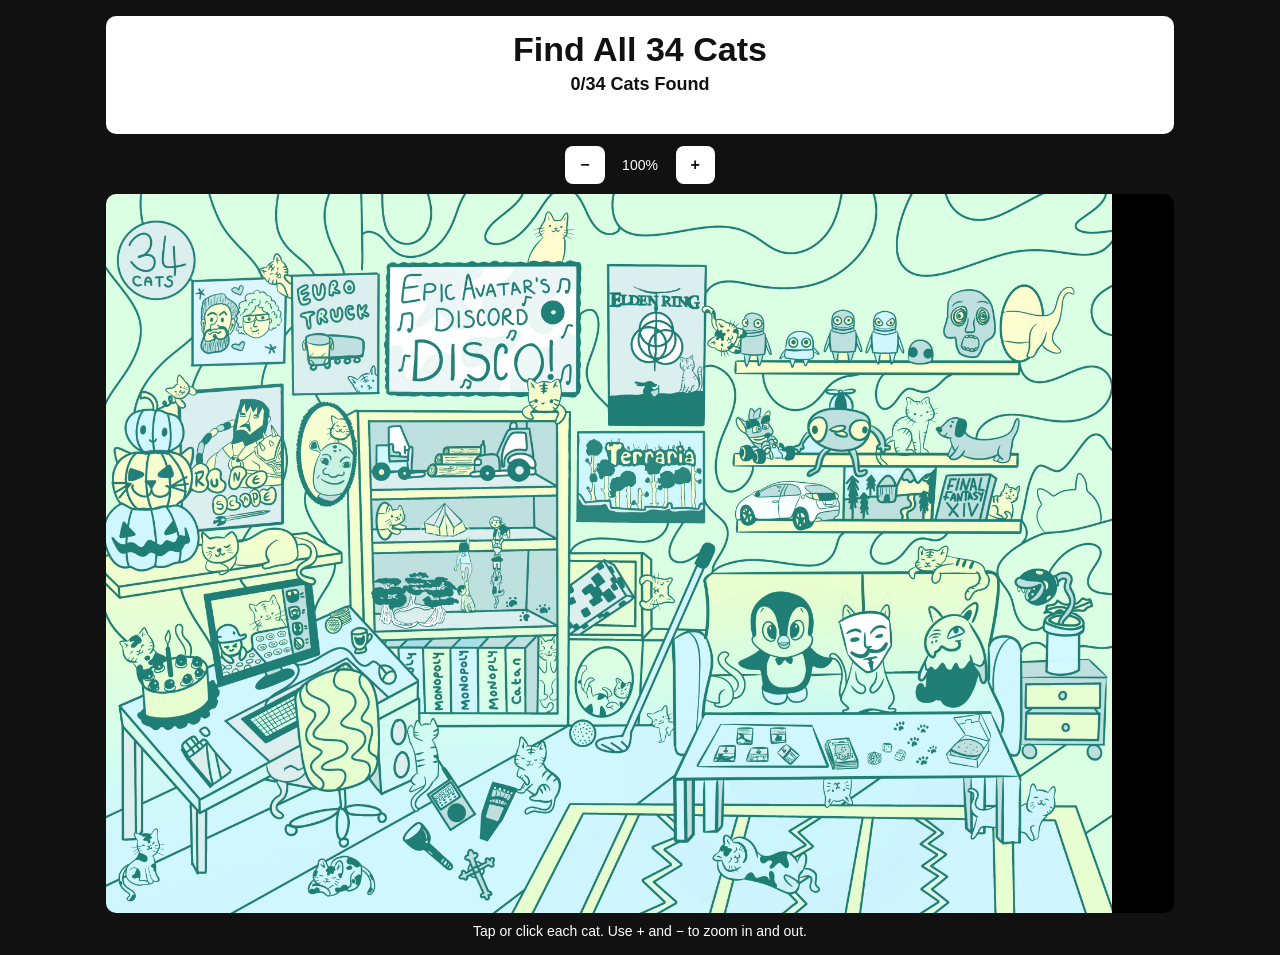
==== commit 2ecf4b83: "Enable final 34-cat gameplay with invisible hotspots, counter, reveals and meow" ====
--- a/cat-game/index.html
+++ b/cat-game/index.html
@@ -6,7 +6,7 @@
 <meta name="robots" content="noindex,nofollow,noarchive">
 <title>Find All 34 Cats</title>
 <style>
-:root{--purple:#8b3fd1;--bg:#111}*{box-sizing:border-box}html,body{margin:0;min-height:100%;background:var(--bg);font-family:Arial,Helvetica,sans-serif}body{color:#111;display:flex;justify-content:center}.page{width:min(1100px,100%);padding:16px}header{background:#fff;padding:14px 16px;text-align:center;position:sticky;top:0;z-index:20;border-radius:10px;margin-bottom:12px}h1{font-size:clamp(22px,4vw,34px);margin:0 0 5px;font-weight:800}#counter{font-size:18px;font-weight:700}#message{margin-top:6px;font-weight:800;color:var(--purple);min-height:1.2em}.controls{display:flex;justify-content:center;gap:8px;margin:10px 0}button{border:0;border-radius:8px;padding:10px 15px;font-size:16px;font-weight:700;cursor:pointer;background:#fff;color:#111;touch-action:manipulation}button:active{transform:scale(.98)}#zoomLevel{align-self:center;color:#fff;font-size:14px;min-width:55px;text-align:center}.viewport{width:100%;overflow:auto;max-height:calc(100vh - 170px);background:#000;border-radius:10px;-webkit-overflow-scrolling:touch;overscroll-behavior:contain}.stage{position:relative;width:1006px;height:719px;transform-origin:top left}.stage img.main{position:absolute;inset:0;width:1006px;height:719px;display:block;user-select:none;-webkit-user-drag:none}.hotspot{position:absolute;padding:0;margin:0;border:2px solid rgba(255,0,0,.85);background:rgba(255,255,0,.16);cursor:pointer;z-index:5;outline:none;border-radius:3px;color:#111;font:700 11px Arial;text-align:left}.hotspot::after{content:attr(data-cat);position:absolute;left:0;top:0;background:#ff0;color:#000;padding:1px 3px;border-radius:0 0 3px 0;font:700 11px Arial}.hotspot.found{pointer-events:none}.hotspot:focus-visible{outline:3px solid #fff;box-shadow:0 0 0 5px var(--purple)}.cat-reveal{position:absolute;inset:0;width:1006px;height:719px;pointer-events:none;z-index:4}.instructions{color:#fff;text-align:center;font-size:14px;margin:10px 0 0}@media (max-width:600px){.page{padding:8px}.controls{margin:8px 0}.viewport{max-height:calc(100vh - 150px)}button{padding:9px 13px}}
+:root{--purple:#8b3fd1;--bg:#111}*{box-sizing:border-box}html,body{margin:0;min-height:100%;background:var(--bg);font-family:Arial,Helvetica,sans-serif}body{color:#111;display:flex;justify-content:center}.page{width:min(1100px,100%);padding:16px}header{background:#fff;padding:14px 16px;text-align:center;position:sticky;top:0;z-index:20;border-radius:10px;margin-bottom:12px}h1{font-size:clamp(22px,4vw,34px);margin:0 0 5px;font-weight:800}#counter{font-size:18px;font-weight:700}#message{margin-top:6px;font-weight:800;color:var(--purple);min-height:1.2em}.controls{display:flex;justify-content:center;gap:8px;margin:10px 0}button{border:0;border-radius:8px;padding:10px 15px;font-size:16px;font-weight:700;cursor:pointer;background:#fff;color:#111;touch-action:manipulation}button:active{transform:scale(.98)}#zoomLevel{align-self:center;color:#fff;font-size:14px;min-width:55px;text-align:center}.viewport{width:100%;overflow:auto;max-height:calc(100vh - 170px);background:#000;border-radius:10px;-webkit-overflow-scrolling:touch;overscroll-behavior:contain}.stage{position:relative;width:1006px;height:719px;transform-origin:top left}.stage img.main{position:absolute;inset:0;width:1006px;height:719px;display:block;user-select:none;-webkit-user-drag:none}.hotspot{position:absolute;padding:0;margin:0;border:0;background:transparent;cursor:pointer;z-index:5;outline:none;border-radius:3px}.hotspot.found{pointer-events:none}.hotspot:focus-visible{outline:3px solid #fff;box-shadow:0 0 0 5px var(--purple)}.cat-reveal{position:absolute;pointer-events:none;z-index:4;background-image:url("purple-cats.png");background-size:1006px 719px;background-repeat:no-repeat}.instructions{color:#fff;text-align:center;font-size:14px;margin:10px 0 0}@media (max-width:600px){.page{padding:8px}.controls{margin:8px 0}.viewport{max-height:calc(100vh - 150px)}button{padding:9px 13px}}
 </style>
 </head>
 <body>
@@ -15,14 +15,27 @@
 <div class="controls" aria-label="Zoom controls"><button type="button" id="zoomOut" aria-label="Zoom out">−</button><span id="zoomLevel">100%</span><button type="button" id="zoomIn" aria-label="Zoom in">+</button></div>
 <div class="viewport" id="viewport"><div class="stage" id="stage">
 <img class="main" src="cat-background.jpg" width="1006" height="719" alt="Hidden cat puzzle">
-<button class="hotspot" data-cat="1" style="left:413px;top:17px;width:46px;height:56px" aria-label="Cat 1"></button><button class="hotspot" data-cat="2" style="left:148px;top:58px;width:38px;height:50px" aria-label="Cat 2"></button><button class="hotspot" data-cat="3" style="left:878px;top:90px;width:77px;height:74px" aria-label="Cat 3"></button><button class="hotspot" data-cat="4" style="left:584px;top:109px;width:49px;height:52px" aria-label="Cat 4"></button><button class="hotspot" data-cat="5" style="left:561px;top:158px;width:30px;height:42px" aria-label="Cat 5"></button><button class="hotspot" data-cat="6" style="left:237px;top:167px;width:34px;height:32px" aria-label="Cat 6"></button><button class="hotspot" data-cat="7" style="left:47px;top:176px;width:36px;height:38px" aria-label="Cat 7"></button><button class="hotspot" data-cat="8" style="left:407px;top:179px;width:50px;height:51px" aria-label="Cat 8"></button><button class="hotspot" data-cat="9" style="left:775px;top:195px;width:53px;height:62px" aria-label="Cat 9"></button><button class="hotspot" data-cat="10" style="left:218px;top:215px;width:29px;height:41px" aria-label="Cat 10"></button><button class="hotspot" data-cat="11" style="left:0;top:245px;width:81px;height:67px" aria-label="Cat 11"></button><button class="hotspot" data-cat="12" style="left:923px;top:272px;width:69px;height:63px" aria-label="Cat 12"></button><button class="hotspot" data-cat="13" style="left:867px;top:279px;width:46px;height:46px" aria-label="Cat 13"></button><button class="hotspot" data-cat="14" style="left:260px;top:303px;width:36px;height:34px" aria-label="Cat 14"></button><button class="hotspot" data-cat="15" style="left:83px;top:325px;width:119px;height:61px" aria-label="Cat 15"></button><button class="hotspot" data-cat="16" style="left:787px;top:342px;width:85px;height:59px" aria-label="Cat 16"></button><button class="hotspot" data-cat="17" style="left:377px;top:368px;width:19px;height:40px" aria-label="Cat 17"></button><button class="hotspot" data-cat="18" style="left:523px;top:371px;width:41px;height:41px" aria-label="Cat 18"></button><button class="hotspot" data-cat="19" style="left:129px;top:390px;width:42px;height:41px" aria-label="Cat 19"></button><button class="hotspot" data-cat="20" style="left:710px;top:400px;width:71px;height:113px" aria-label="Cat 20"></button><button class="hotspot" data-cat="21" style="left:2px;top:422px;width:51px;height:53px" aria-label="Cat 21"></button><button class="hotspot" data-cat="22" style="left:424px;top:431px;width:23px;height:79px" aria-label="Cat 22"></button><button class="hotspot" data-cat="23" style="left:588px;top:445px;width:44px;height:59px" aria-label="Cat 23"></button><button class="hotspot" data-cat="24" style="left:461px;top:458px;width:58px;height:55px" aria-label="Cat 24"></button><button class="hotspot" data-cat="25" style="left:526px;top:493px;width:42px;height:50px" aria-label="Cat 25"></button><button class="hotspot" data-cat="26" style="left:295px;top:512px;width:36px;height:95px" aria-label="Cat 26"></button><button class="hotspot" data-cat="27" style="left:407px;top:535px;width:38px;height:67px" aria-label="Cat 27"></button><button class="hotspot" data-cat="28" style="left:145px;top:537px;width:44px;height:75px" aria-label="Cat 28"></button><button class="hotspot" data-cat="29" style="left:691px;top:558px;width:58px;height:58px" aria-label="Cat 29"></button><button class="hotspot" data-cat="30" style="left:833px;top:579px;width:150px;height:60px" aria-label="Cat 30"></button><button class="hotspot" data-cat="32" style="left:12px;top:618px;width:44px;height:75px" aria-label="Cat 32"></button><button class="hotspot" data-cat="33" style="left:595px;top:624px;width:110px;height:62px" aria-label="Cat 33"></button><button class="hotspot" data-cat="34" style="left:187px;top:654px;width:71px;height:44px" aria-label="Cat 34"></button>
-<button class="hotspot" data-cat="31" style="left:240px;top:415px;width:42px;height:50px" aria-label="Cat 31"></button>
+<button class="hotspot" data-cat="1" style="left:413px;top:17px;width:46px;height:56px" aria-label="Cat 1"></button><button class="hotspot" data-cat="2" style="left:148px;top:58px;width:38px;height:50px" aria-label="Cat 2"></button><button class="hotspot" data-cat="3" style="left:878px;top:90px;width:77px;height:74px" aria-label="Cat 3"></button><button class="hotspot" data-cat="4" style="left:584px;top:109px;width:49px;height:52px" aria-label="Cat 4"></button><button class="hotspot" data-cat="5" style="left:561px;top:158px;width:30px;height:42px" aria-label="Cat 5"></button><button class="hotspot" data-cat="6" style="left:237px;top:167px;width:34px;height:32px" aria-label="Cat 6"></button><button class="hotspot" data-cat="7" style="left:47px;top:176px;width:36px;height:38px" aria-label="Cat 7"></button><button class="hotspot" data-cat="8" style="left:407px;top:179px;width:50px;height:51px" aria-label="Cat 8"></button><button class="hotspot" data-cat="9" style="left:775px;top:195px;width:53px;height:62px" aria-label="Cat 9"></button><button class="hotspot" data-cat="10" style="left:218px;top:215px;width:29px;height:41px" aria-label="Cat 10"></button><button class="hotspot" data-cat="11" style="left:0;top:245px;width:81px;height:67px" aria-label="Cat 11"></button><button class="hotspot" data-cat="12" style="left:923px;top:272px;width:69px;height:63px" aria-label="Cat 12"></button><button class="hotspot" data-cat="13" style="left:867px;top:279px;width:46px;height:46px" aria-label="Cat 13"></button><button class="hotspot" data-cat="14" style="left:260px;top:303px;width:36px;height:34px" aria-label="Cat 14"></button><button class="hotspot" data-cat="15" style="left:83px;top:325px;width:119px;height:61px" aria-label="Cat 15"></button><button class="hotspot" data-cat="16" style="left:787px;top:342px;width:85px;height:59px" aria-label="Cat 16"></button><button class="hotspot" data-cat="17" style="left:377px;top:368px;width:19px;height:40px" aria-label="Cat 17"></button><button class="hotspot" data-cat="18" style="left:523px;top:371px;width:41px;height:41px" aria-label="Cat 18"></button><button class="hotspot" data-cat="19" style="left:129px;top:390px;width:42px;height:41px" aria-label="Cat 19"></button><button class="hotspot" data-cat="20" style="left:710px;top:400px;width:71px;height:113px" aria-label="Cat 20"></button><button class="hotspot" data-cat="21" style="left:2px;top:422px;width:51px;height:53px" aria-label="Cat 21"></button><button class="hotspot" data-cat="22" style="left:424px;top:431px;width:23px;height:79px" aria-label="Cat 22"></button><button class="hotspot" data-cat="23" style="left:588px;top:445px;width:44px;height:59px" aria-label="Cat 23"></button><button class="hotspot" data-cat="24" style="left:461px;top:458px;width:58px;height:55px" aria-label="Cat 24"></button><button class="hotspot" data-cat="25" style="left:526px;top:493px;width:42px;height:50px" aria-label="Cat 25"></button><button class="hotspot" data-cat="26" style="left:295px;top:512px;width:36px;height:95px" aria-label="Cat 26"></button><button class="hotspot" data-cat="27" style="left:407px;top:535px;width:38px;height:67px" aria-label="Cat 27"></button><button class="hotspot" data-cat="28" style="left:145px;top:537px;width:44px;height:75px" aria-label="Cat 28"></button><button class="hotspot" data-cat="29" style="left:691px;top:558px;width:58px;height:58px" aria-label="Cat 29"></button><button class="hotspot" data-cat="30" style="left:833px;top:579px;width:150px;height:60px" aria-label="Cat 30"></button><button class="hotspot" data-cat="32" style="left:12px;top:618px;width:44px;height:75px" aria-label="Cat 32"></button><button class="hotspot" data-cat="33" style="left:595px;top:624px;width:110px;height:62px" aria-label="Cat 33"></button><button class="hotspot" data-cat="34" style="left:187px;top:654px;width:71px;height:44px" aria-label="Cat 34"></button><button class="hotspot" data-cat="31" style="left:240px;top:415px;width:42px;height:50px" aria-label="Cat 31"></button>
 </div></div>
 <p class="instructions">Tap or click each cat. Use + and − to zoom in and out.</p>
 <audio id="meow" preload="auto"><source src="cat-meow.mp3" type="audio/mpeg"></audio>
 </main>
 <script>
-(()=>{const hotspots=[...document.querySelectorAll('.hotspot')];const zoomLevel=document.getElementById('zoomLevel');const stage=document.getElementById('stage');let zoom=1;function setZoom(next){zoom=Math.max(.5,Math.min(3,next));stage.style.transform=`scale(${zoom})`;stage.style.marginRight=`${1006*(zoom-1)}px`;stage.style.marginBottom=`${719*(zoom-1)}px`;zoomLevel.textContent=`${Math.round(zoom*100)}%`}document.getElementById('zoomIn').addEventListener('click',()=>setZoom(zoom+.25));document.getElementById('zoomOut').addEventListener('click',()=>setZoom(zoom-.25));hotspots.forEach(h=>h.disabled=false)})();
+(()=>{
+const TOTAL=34,hotspots=[...document.querySelectorAll('.hotspot')],counter=document.getElementById('counter'),message=document.getElementById('message'),meow=document.getElementById('meow'),stage=document.getElementById('stage'),viewport=document.getElementById('viewport'),zoomLevel=document.getElementById('zoomLevel');
+let found=0,zoom=1;
+function revealCat(button){
+ if(button.classList.contains('found'))return;
+ button.classList.add('found');found++;counter.textContent=`${found}/${TOTAL} Cats Found`;
+ const x=parseFloat(button.style.left),y=parseFloat(button.style.top),w=parseFloat(button.style.width),h=parseFloat(button.style.height),reveal=document.createElement('div');
+ reveal.className='cat-reveal';Object.assign(reveal.style,{left:`${x}px`,top:`${y}px`,width:`${w}px`,height:`${h}px`,backgroundPosition:`${-x}px ${-y}px`});stage.appendChild(reveal);
+ try{meow.currentTime=0;const p=meow.play();if(p)p.catch(()=>{});}catch(_){}
+ if(found===TOTAL)message.textContent='You found all 34 cats!';
+}
+hotspots.forEach(h=>h.addEventListener('click',()=>revealCat(h)));
+function setZoom(next){zoom=Math.max(.5,Math.min(3,next));stage.style.transform=`scale(${zoom})`;stage.style.marginRight=`${1006*(zoom-1)}px`;stage.style.marginBottom=`${719*(zoom-1)}px`;zoomLevel.textContent=`${Math.round(zoom*100)}%`}
+document.getElementById('zoomIn').addEventListener('click',()=>setZoom(zoom+.25));document.getElementById('zoomOut').addEventListener('click',()=>setZoom(zoom-.25));
+})();
 </script>
 </body>
 </html>
